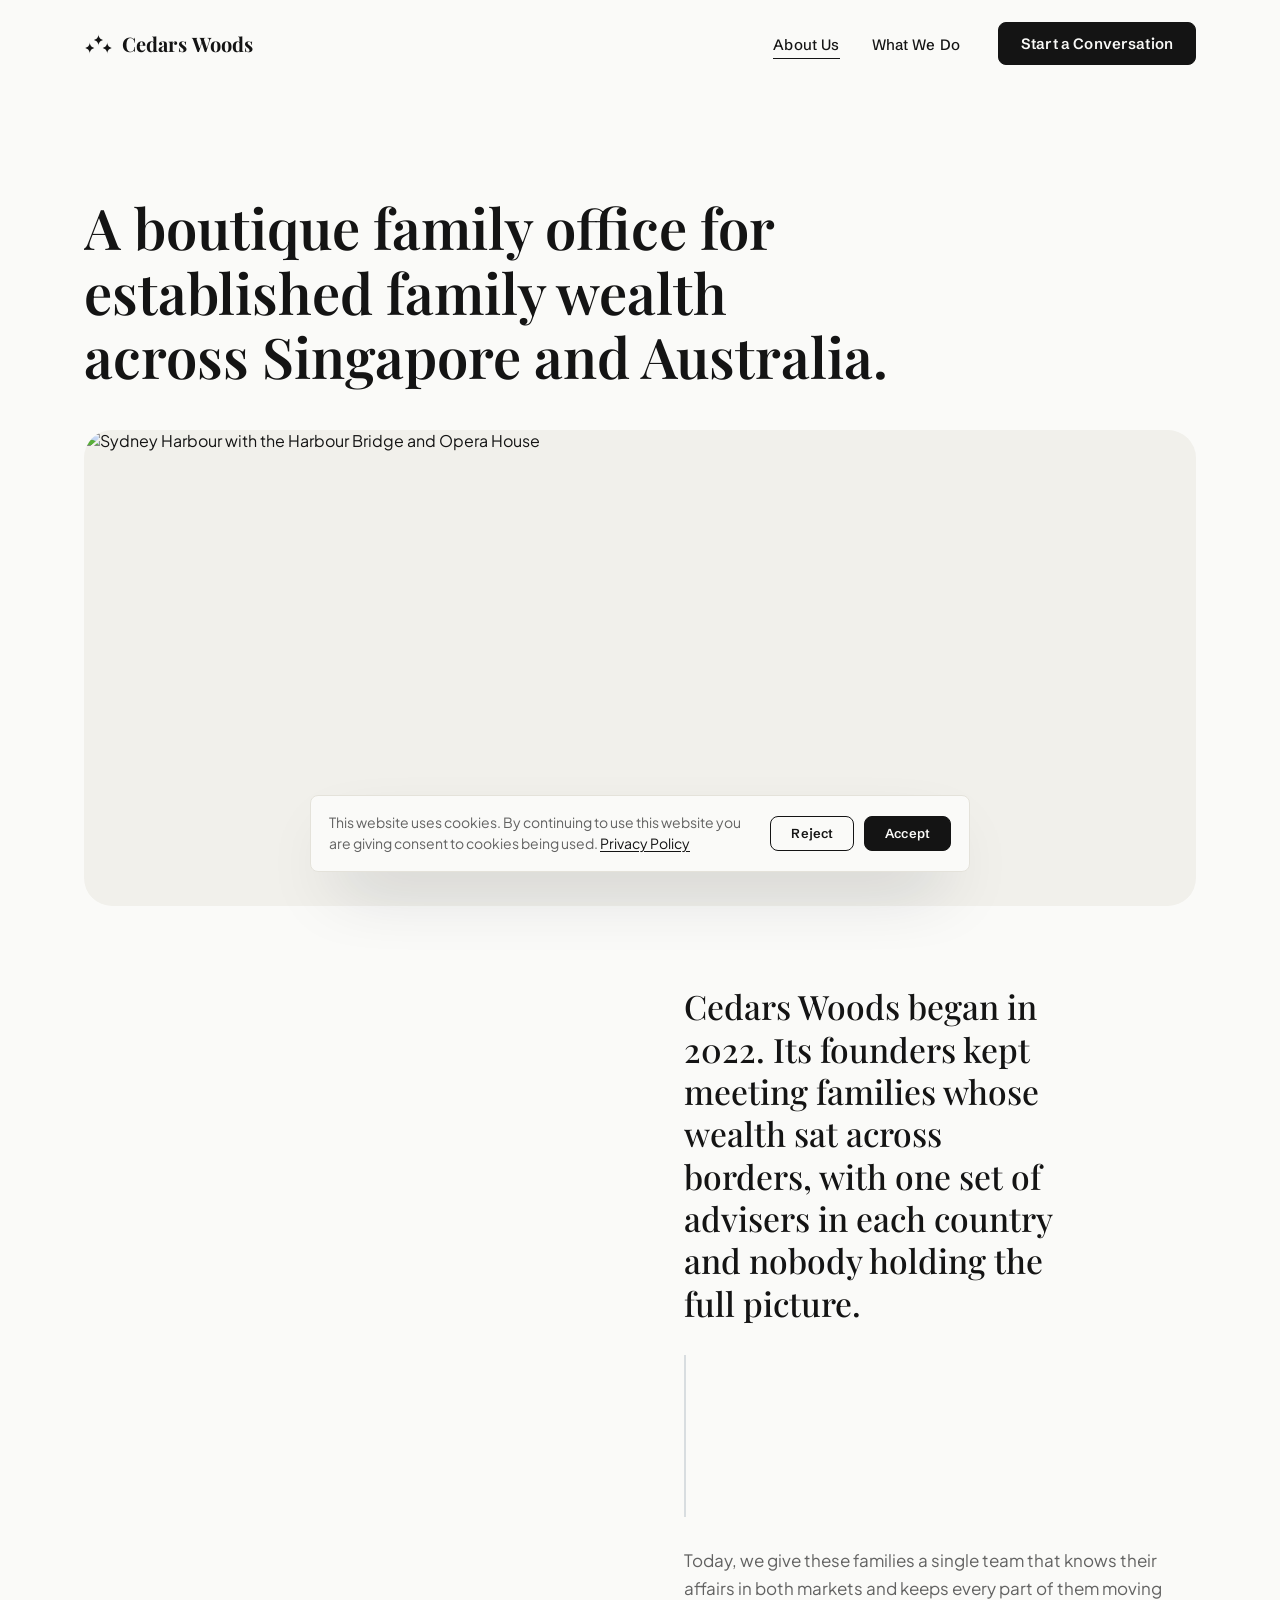
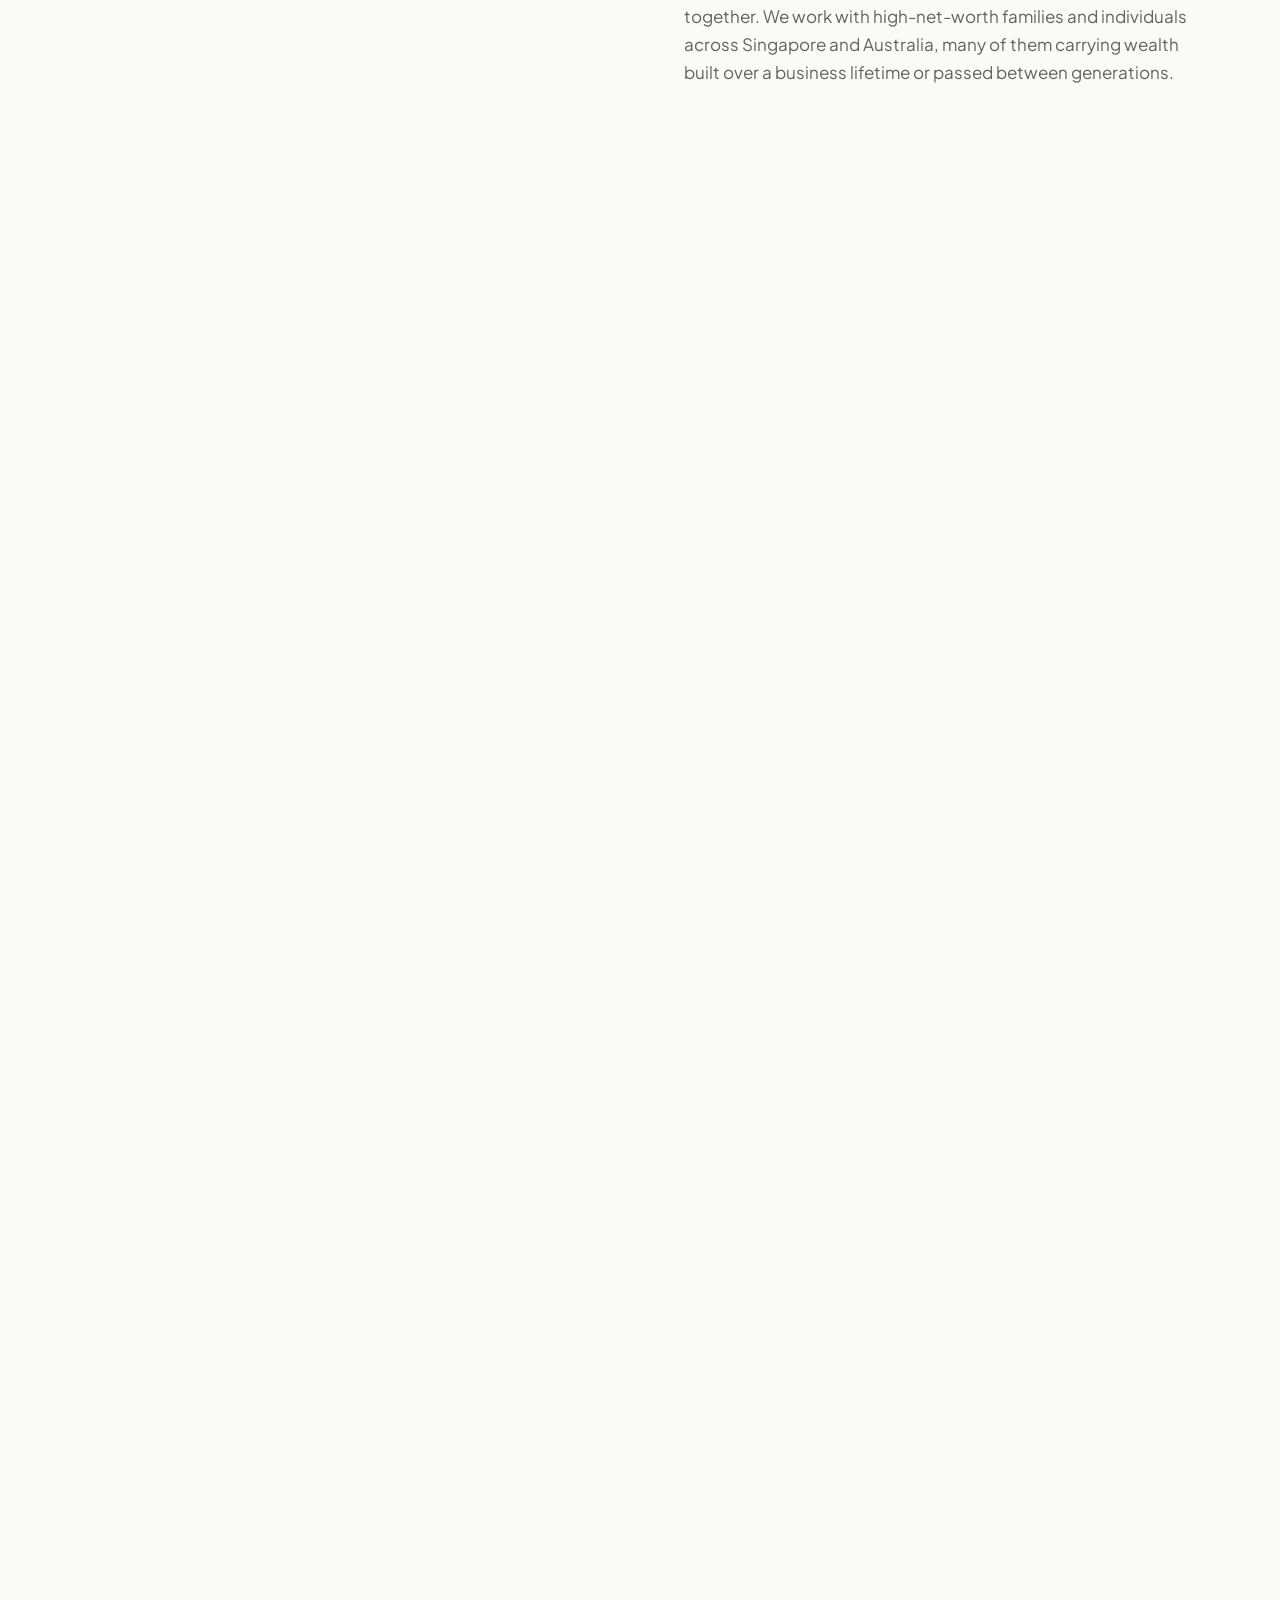
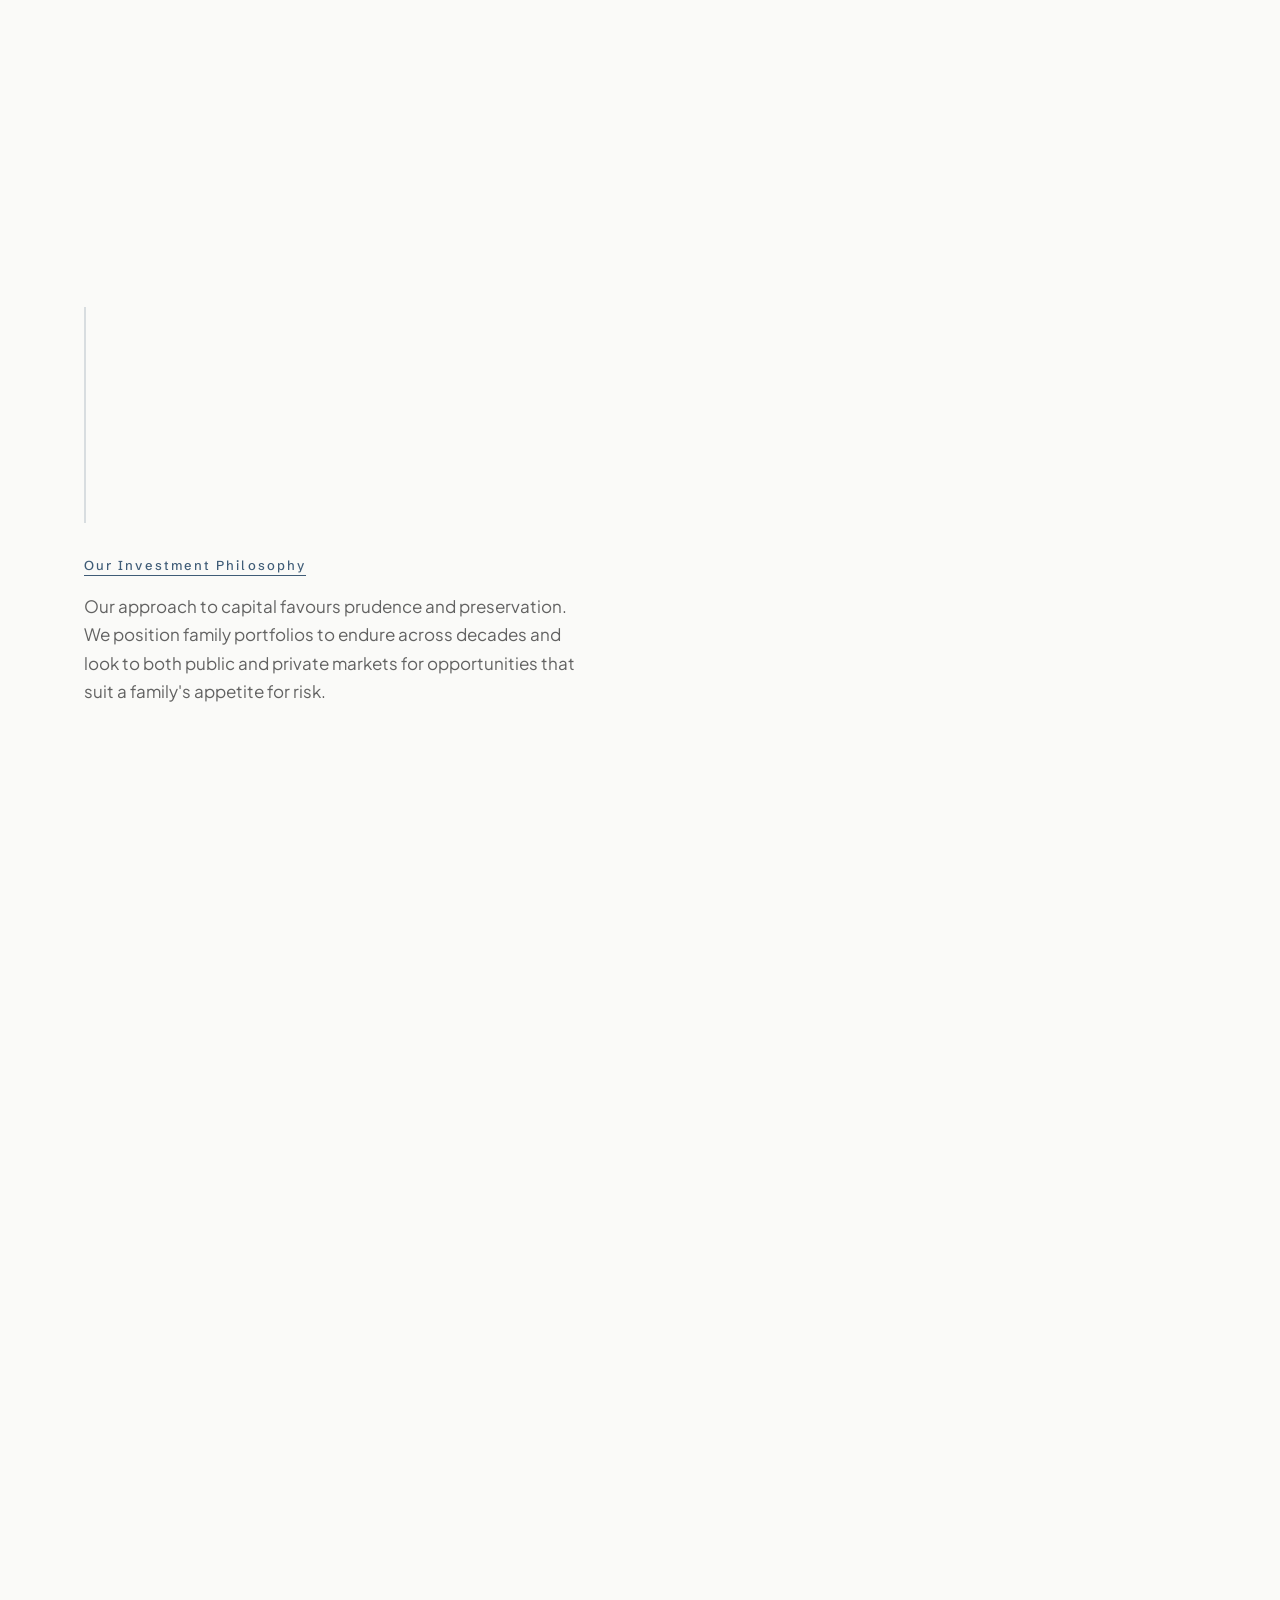
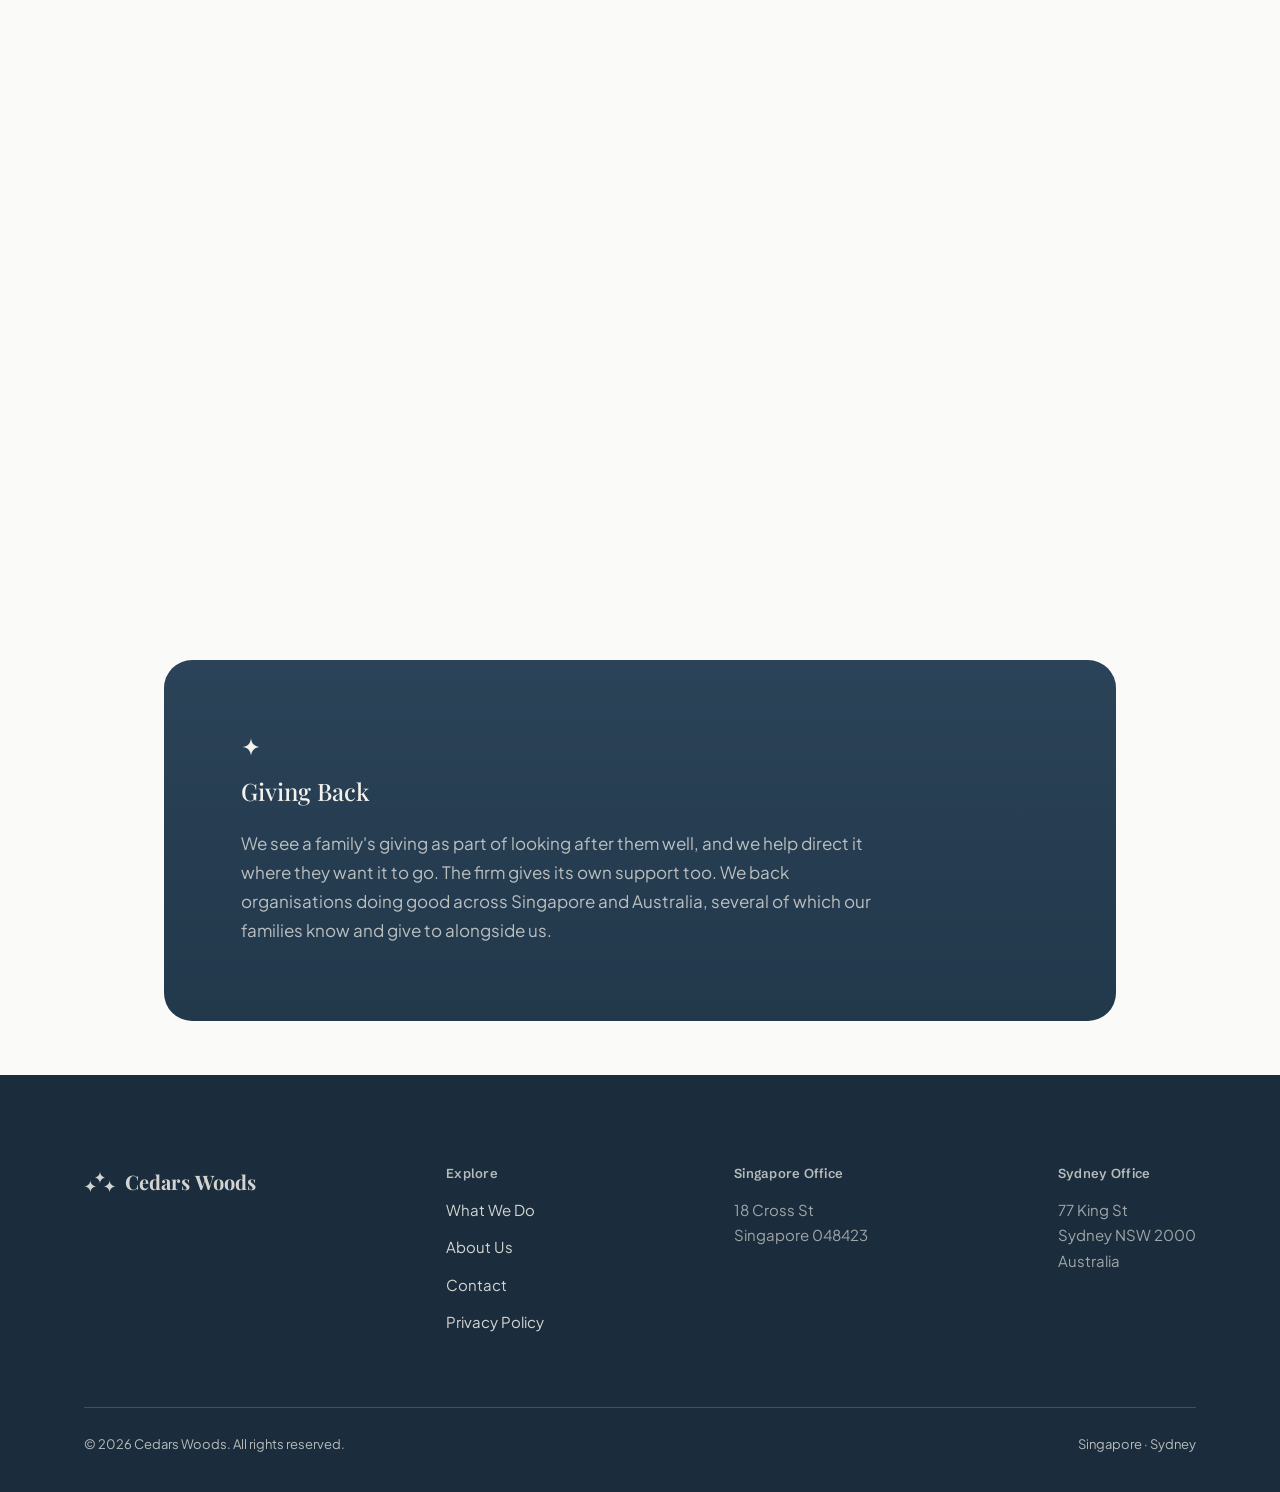
==== about.html @ e8a49296 "1" ====
<!DOCTYPE html>
<html lang="en">
<head>
<meta charset="utf-8">
<meta name="viewport" content="width=device-width, initial-scale=1">
<title>About Cedars Woods | Boutique Multi-Family Office</title>
<meta name="description" content="Founded in 2022, Cedars Woods is a boutique, independent multi-family office serving high-net-worth families with interests in Singapore and Australia.">
<link rel="icon" href="favicon.svg" type="image/svg+xml">
<link rel="stylesheet" href="style.css">
</head>
<body>

<header class="nav" id="nav">
  <div class="nav__inner">
    <a class="logo" href="index.html" aria-label="Cedars Woods">
      <svg width="29" height="20" viewBox="0 0 81.35 55.2" fill="currentColor" aria-hidden="true"><path d="M16.2,55.2c0-9.58-6.61-16.2-16.2-16.2,9.58,0,16.2-6.61,16.2-16.2,0,9.58,6.61,16.2,16.2,16.2-9.58,0-16.2,6.61-16.2,16.2Z"></path><path d="M40.68,32.39c0-9.58-6.61-16.2-16.2-16.2,9.58,0,16.2-6.61,16.2-16.2,0,9.58,6.61,16.2,16.2,16.2-9.58,0-16.2,6.61-16.2,16.2Z"></path><path d="M65.16,55.2c0-9.58-6.61-16.2-16.2-16.2,9.58,0,16.2-6.61,16.2-16.2,0,9.58,6.61,16.2,16.2,16.2-9.58,0-16.2,6.61-16.2,16.2Z"></path></svg>
      <span class="logo__word">Cedars&nbsp;Woods</span>
    </a>
    <nav class="nav__desktop">
      <ul class="nav__links">
        <li><a class="nav__link" href="about.html" aria-current="page">About Us</a></li>
        <li><a class="nav__link" href="what-we-do.html">What We Do</a></li>
      </ul>
      <a class="btn btn--primary" href="contact.html">Start a Conversation</a>
    </nav>
    <button class="nav__toggle" id="navToggle" aria-label="Menu" aria-expanded="false">
      <svg width="24" height="24" viewBox="0 0 24 24" fill="none" aria-hidden="true"><path d="M3 7h18M3 12h18M3 17h18" stroke="currentColor" stroke-width="1.6" stroke-linecap="round"></path></svg>
    </button>
  </div>
  <div class="nav__mobile">
    <a href="about.html">About Us</a>
    <a href="what-we-do.html">What We Do</a>
    <a class="btn btn--primary" href="contact.html" style="align-self:flex-start;margin-top:12px;">Start a Conversation</a>
  </div>
</header>

<main>
  <div class="page-hero">
    <div class="page-hero__inner">
      <h1 data-line-reveal>A boutique family office for established family wealth across Singapore and Australia.</h1>
    </div>
  </div>

  <div class="section u-flush">
    <div class="reveal">
      <div class="media" style="aspect-ratio:21/9;"><img src="images/syd1.jpg" alt="Sydney Harbour with the Harbour Bridge and Opera House"></div>
    </div>
  </div>

  <section class="line-stage" data-line-stage data-line-count="3">
    <div class="line-stage__pin">
      <div class="moment__img moment__img--left">
        <div class="moment__img-inner" data-factor="0.05"><div class="media"><img src="images/sing1.jpg" alt="Marina Bay Sands and the Helix Bridge at night"></div></div>
      </div>
      <div class="line-stage__pin-inner">
        <div class="line-stage__col">
          <p class="serif line-stage__title" data-line-reveal>Cedars Woods began in 2022. Its founders kept meeting families whose wealth sat across borders, with one set of advisers in each country and nobody holding the full picture.</p>
          <div class="thread thread--stage" data-thread><span class="thread__fill"></span></div>
          <div class="line-stage__paras">
            <p class="line-para" data-line-para>Today, we give these families a single team that knows their affairs in both markets and keeps every part of them moving together. We work with high-net-worth families and individuals across Singapore and Australia, many of them carrying wealth built over a business lifetime or passed between generations.</p>
            <p class="line-para" data-line-para>What we set out to build is a relationship a family can lean on for the long run. We measure ourselves by whether a family is better off for knowing us, and by whether the children and grandchildren are served as well as the people who first sat down with us.</p>
            <p class="line-para" data-line-para>We are a boutique firm, owned entirely by our principals. That independence keeps our counsel answerable to the family in front of us. We can be candid about an investment we would avoid, and we are free to bring in the best specialists for the task at hand.</p>
          </div>
        </div>
      </div>
    </div>
  </section>

  <section class="line-stage line-stage--right" data-line-stage data-line-count="2">
    <div class="line-stage__pin">
      <div class="moment__img moment__img--right">
        <div class="moment__img-inner" data-factor="0.04"><div class="media"><img src="images/texture-1.jpg" alt="Skylit white architectural interior"></div></div>
      </div>
      <div class="line-stage__pin-inner line-stage__pin-inner--left">
        <div class="line-stage__col">
          <div class="thread thread--stage thread--above" data-thread><span class="thread__fill"></span></div>
          <div class="line-stage__paras line-stage__panels">
            <div class="line-para line-panel" data-line-para>
              <span class="eyebrow line-title">Our Investment Philosophy</span>
              <p>Our approach to capital favours prudence and preservation. We position family portfolios to endure across decades and look to both public and private markets for opportunities that suit a family's appetite for risk.</p>
            </div>
            <div class="line-para line-panel" data-line-para>
              <span class="eyebrow line-title">How We Hold Ourselves</span>
              <p>At Cedars Woods, discretion is an active operating principle, and we protect our clients' privacy completely. We also think in generations, steadying a family through significant life transitions and weighing the long view in every decision. That patience, paired with advice a family can trust to be objective, is what keeps families with us through the years.</p>
            </div>
          </div>
        </div>
      </div>
    </div>
  </section>

  <section class="section section--wide">
    <div class="reveal">
      <div class="feature giving" style="padding:clamp(40px,6vw,80px);">
        <div>
          <div class="marker marker--on-navy" style="margin-bottom:18px;"><svg width="20" height="20" viewBox="0 0 24 24" fill="currentColor" aria-hidden="true"><path d="M12 1.5C12.7 8 16 11.3 22.5 12 16 12.7 12.7 16 12 22.5 11.3 16 8 12.7 1.5 12 8 11.3 11.3 8 12 1.5Z"></path></svg></div>
          <span style="display:block;font-family:var(--font-serif);font-weight:500;font-size:var(--display-sm);letter-spacing:normal;color:var(--on-navy);">Giving Back</span>
          <p class="body">We see a family's giving as part of looking after them well, and we help direct it where they want it to go. The firm gives its own support too. We back organisations doing good across Singapore and Australia, several of which our families know and give to alongside us.</p>
        </div>
      </div>
    </div>
  </section>
</main>

<footer class="footer">
  <div class="footer__inner">
    <div class="footer__grid">
      <div class="footer__brand">
        <a class="logo logo--on-navy" href="index.html" aria-label="Cedars Woods">
          <svg width="32" height="22" viewBox="0 0 81.35 55.2" fill="currentColor" aria-hidden="true"><path d="M16.2,55.2c0-9.58-6.61-16.2-16.2-16.2,9.58,0,16.2-6.61,16.2-16.2,0,9.58,6.61,16.2,16.2,16.2-9.58,0-16.2,6.61-16.2,16.2Z"></path><path d="M40.68,32.39c0-9.58-6.61-16.2-16.2-16.2,9.58,0,16.2-6.61,16.2-16.2,0,9.58,6.61,16.2,16.2,16.2-9.58,0-16.2,6.61-16.2,16.2Z"></path><path d="M65.16,55.2c0-9.58-6.61-16.2-16.2-16.2,9.58,0,16.2-6.61,16.2-16.2,0,9.58,6.61,16.2,16.2,16.2-9.58,0-16.2,6.61-16.2,16.2Z"></path></svg>
          <span class="logo__word">Cedars&nbsp;Woods</span>
        </a>
      </div>
      <div>
        <h4>Explore</h4>
        <ul>
          <li><a href="what-we-do.html">What We Do</a></li>
          <li><a href="about.html">About Us</a></li>
          <li><a href="contact.html">Contact</a></li>
          <li><a href="privacy.html">Privacy Policy</a></li>
        </ul>
      </div>
      <div>
        <h4>Singapore Office</h4>
        <address>18 Cross St<br>Singapore 048423</address>
      </div>
      <div>
        <h4>Sydney Office</h4>
        <address>77 King St<br>Sydney NSW 2000<br>Australia</address>
      </div>
    </div>
    <div class="footer__base">
      <span>© <span id="year">2026</span> Cedars Woods. All rights reserved.</span>
      <span>Singapore · Sydney</span>
    </div>
  </div>
</footer>

<script type="module" src="js/main.js"></script>
</body>
</html>
---- style.css ----
@import url('https://fonts.googleapis.com/css2?family=Playfair+Display:ital,wght@0,400;0,500;0,600;0,700;0,800;1,400;1,500;1,600&family=Schibsted+Grotesk:ital,wght@0,400;0,500;0,600;0,700&family=Plus+Jakarta+Sans:ital,wght@0,400;0,500;0,600;0,700;1,400&display=swap');

:root {
  /* palette */
  --navy-700: #2B4358;
  --navy-800: #22384B;
  --navy-900: #1B2D3D;
  --surface: #FAFAF8;
  --surface-2: #F1F0EB;
  --ink: #141414;
  --green-800: #34423A;
  --ink-70: rgba(20, 20, 20, 0.66);
  --ink-45: rgba(20, 20, 20, 0.45);
  --line: #E4E2DA;
  --line-strong: #D6D3C9;
  --on-navy: #F4F2EC;
  --on-navy-70: rgba(244, 242, 236, 0.72);
  --on-navy-line: rgba(244, 242, 236, 0.18);

  --text-body: var(--ink-70);
  --text-muted: var(--ink-45);
  --border-subtle: var(--line);
  --border-control: var(--line-strong);
  --accent: var(--green-800);
  --btn-bg-hover: #2c2c2c;
  --feature-gradient: linear-gradient(180deg, var(--navy-700) 0%, var(--navy-800) 100%);
  --image-scrim: linear-gradient(180deg, rgba(15,25,38,0) 35%, rgba(15,25,38,0.65) 100%);

  /* type */
  --font-serif: 'Playfair Display', Georgia, 'Times New Roman', serif;
  --font-label: 'Schibsted Grotesk', system-ui, -apple-system, sans-serif;
  --font-body: 'Plus Jakarta Sans', system-ui, -apple-system, sans-serif;
  --display-xl: clamp(2.25rem, 1.4rem + 3.4vw, 3.5rem);
  --display-lg: clamp(1.9rem, 1.3rem + 2.4vw, 2.75rem);
  --display-md: clamp(1.6rem, 1.2rem + 1.6vw, 2.1rem);
  --display-sm: 1.5rem;
  --text-lead: clamp(1.125rem, 1.05rem + 0.4vw, 1.3125rem);

  /* space */
  --section-y: clamp(40px, 4.2vw, 76px);
  --gutter: clamp(20px, 5vw, 64px);
  --max-page: 1240px;
  --max-prose: 620px;
  --max-wide: 1080px;

  /* effects */
  --radius-card: 28px;
  --radius-control: 8px;
  --radius-pill: 999px;
  --shadow-card: 0 18px 50px -24px rgba(20, 30, 45, 0.35);
  --shadow-float: 0 30px 70px -30px rgba(15, 25, 40, 0.45);
  --ease-out: cubic-bezier(0.22, 1, 0.36, 1);
  --dur-base: 280ms;
  --dur-slow: 600ms;
  --thread: #3F5C77;
}

* { box-sizing: border-box; }
html { scroll-behavior: smooth; }
body {
  margin: 0;
  background: var(--surface);
  font-family: var(--font-body);
  color: var(--ink);
  -webkit-font-smoothing: antialiased;
}
img { display: block; max-width: 100%; }
a { color: inherit; }
h1, h2, h3, p, figure, blockquote { margin: 0; }

/* ---------- shared bits ---------- */
.eyebrow {
  font-family: var(--font-label); font-size: 0.8125rem; font-weight: 500;
  letter-spacing: 0.16em; color: var(--text-muted);
}
.eyebrow--on-navy { color: var(--on-navy-70); }

.marker { display: flex; }
.marker--center { justify-content: center; }
.marker svg { display: block; color: var(--ink); }
.marker--on-navy svg { color: var(--on-navy); }

.lead { font-size: var(--text-lead); line-height: 1.6; color: var(--text-body); }

/* media placeholders — replace each .media with a real <img> (or <video>) */
.media {
  position: relative; overflow: hidden; border-radius: var(--radius-card);
  background: var(--surface-2); min-height: 220px;
}
.media img, .media video { width: 100%; height: 100%; object-fit: cover; }
.media[data-label]::after {
  content: attr(data-label); position: absolute; inset: 0; display: flex;
  align-items: center; justify-content: center; text-align: center; padding: 24px;
  font-family: var(--font-label); font-size: 0.8125rem; letter-spacing: 0.04em;
  color: var(--ink-45);
}

/* ---------- buttons ---------- */
.btn {
  display: inline-flex; align-items: center; gap: 9px;
  font-family: var(--font-label); font-weight: 600; letter-spacing: 0.01em; line-height: 1;
  border-radius: var(--radius-control); cursor: pointer; text-decoration: none; white-space: nowrap;
  padding: 13px 22px; font-size: 0.9375rem; border: 1px solid transparent;
  -webkit-tap-highlight-color: transparent;
  transition: background var(--dur-base) var(--ease-out), color var(--dur-base) var(--ease-out), transform 160ms var(--ease-out), opacity var(--dur-base) var(--ease-out);
}
.btn--lg { padding: 16px 30px; font-size: 1rem; }
.btn--primary { background: var(--ink); color: var(--surface); border-color: var(--ink); }
.btn--primary:hover { background: var(--btn-bg-hover); border-color: var(--btn-bg-hover); }
.btn--light { background: var(--surface); color: var(--ink); border-color: var(--surface); }
.btn--light:hover { opacity: 0.88; }
.btn--outline { background: transparent; color: var(--ink); border-color: var(--ink); }
.btn--outline:hover { background: var(--ink); color: var(--surface); }
.btn:active { transform: translateY(1px); }
.btn svg { transition: transform var(--dur-base) var(--ease-out); }
.btn:hover svg { transform: translateX(3px); }

.inline-link {
  color: var(--ink); text-decoration: underline; text-underline-offset: 3px;
  text-decoration-thickness: 1px; transition: color var(--dur-base) var(--ease-out);
}
.inline-link:hover { color: var(--accent); }

/* ---------- nav ---------- */
.nav { background: var(--surface); position: relative; z-index: 30; }
.nav__inner {
  max-width: var(--max-page); margin: 0 auto; padding: 22px var(--gutter);
  display: flex; align-items: center; justify-content: space-between; gap: 24px;
}
.logo { display: inline-flex; align-items: center; gap: 9px; text-decoration: none; color: var(--ink); }
.logo svg { display: block; }
.logo__word { font-family: var(--font-serif); font-weight: 700; font-size: 1.25rem; letter-spacing: 0.005em; white-space: nowrap; }
.logo--on-navy { color: var(--on-navy); }

.nav__desktop { display: flex; align-items: center; gap: 38px; }
.nav__links { display: flex; align-items: center; gap: 32px; list-style: none; margin: 0; padding: 0; }
.nav__link {
  font-family: var(--font-label); font-size: 0.9375rem; font-weight: 500; color: var(--ink);
  text-decoration: none; letter-spacing: 0.01em; white-space: nowrap; position: relative;
}
.nav__link::after {
  content: ""; position: absolute; left: 0; bottom: -5px; width: 100%; height: 1px;
  background: currentColor; transform: scaleX(0); transform-origin: right;
  transition: transform var(--dur-base) var(--ease-out);
}
.nav__link:hover::after, .nav__link[aria-current="page"]::after { transform: scaleX(1); transform-origin: left; }

.nav__toggle { display: none; background: none; border: none; cursor: pointer; padding: 8px; color: var(--ink); }
.nav__mobile { display: none; border-top: 1px solid var(--border-subtle); padding: 16px var(--gutter) 28px; flex-direction: column; gap: 4px; }
.nav__mobile a { font-family: var(--font-label); font-weight: 500; font-size: 1.0625rem; color: var(--ink); text-decoration: none; padding: 12px 0; }
.nav.is-open .nav__mobile { display: flex; }

/* ---------- hero ---------- */
.hero { padding: 28px var(--gutter) 0; }
.feature {
  background: var(--feature-gradient); color: var(--on-navy);
  border-radius: var(--radius-card); overflow: hidden;
}
.hero .feature { box-shadow: none; }
.hero__grid { display: grid; grid-template-columns: 1.05fr 0.95fr; align-items: stretch; }
.hero__copy { padding: clamp(36px, 5vw, 76px); display: flex; flex-direction: column; justify-content: center; }
.hero__copy h1 {
  font-family: var(--font-serif); font-weight: 600; font-size: var(--display-xl);
  line-height: 1.08; letter-spacing: normal; color: var(--on-navy); max-width: 12ch;
}
.hero__copy p { margin-top: 24px; font-size: var(--text-lead); line-height: 1.6; color: var(--on-navy-70); max-width: 42ch; }
.hero__actions { margin-top: 36px; }
.hero__media { position: relative; min-height: 440px; }
.hero__media .media { position: absolute; inset: 0; border-radius: 0; }

/* ---------- generic section ---------- */
.section { max-width: var(--max-page); margin: 0 auto; padding: var(--section-y) var(--gutter); }
.section--wide { max-width: var(--max-wide); }
.section--prose { max-width: var(--max-prose); }
.section__head h2 {
  font-family: var(--font-serif); font-weight: 500; font-size: var(--display-lg);
  line-height: 1.12; letter-spacing: normal; color: var(--ink);
}

/* ---------- services (home, two columns) ---------- */
.services { display: grid; grid-template-columns: minmax(0, 0.85fr) minmax(0, 1.15fr); gap: clamp(40px, 6vw, 88px); align-items: start; }
.services__aside h2 { font-family: var(--font-serif); font-weight: 500; font-size: var(--display-lg); line-height: 1.12; letter-spacing: normal; color: var(--ink); }
.services__actions { margin-top: 32px; }

.service { display: grid; grid-template-columns: auto 1fr; gap: 20px; align-items: start; padding: 28px 0; border-top: 1px solid var(--border-subtle); }
.service:first-child { border-top: none; padding-top: 0; }
.service__num {
  display: inline-flex; align-items: center; justify-content: center;
  width: 44px; height: 44px; border-radius: var(--radius-pill); flex: 0 0 auto;
  background: var(--navy-800); color: var(--surface);
  font-family: var(--font-label); font-size: 0.8125rem; font-weight: 600; letter-spacing: 0.02em;
}
.service h3 { font-family: var(--font-serif); font-weight: 500; font-size: 1.5rem; line-height: 1.2; letter-spacing: normal; color: var(--ink); }
.service p { margin-top: 10px; font-size: 1.0625rem; line-height: 1.65; color: var(--text-body); max-width: 60ch; }

/* ---------- flanked intro ---------- */
.flank { position: relative; overflow: hidden; }
.flank__inner { max-width: min(700px, 100%); margin: 0 auto; padding: calc(var(--section-y) + 180px) var(--gutter); position: relative; z-index: 1; text-align: center; }
.flank__inner h2 { margin-top: 22px; font-family: var(--font-serif); font-weight: 500; font-size: var(--display-lg); line-height: 1.12; letter-spacing: normal; color: var(--ink); }
.flank__inner .eyebrow { display: block; margin-top: 20px; }
.flank__inner p { margin: 22px auto 0; max-width: 54ch; font-size: 1.0625rem; line-height: 1.7; color: var(--ink); }
.flank__img { position: absolute; will-change: transform; z-index: 0; }
.flank__img .media { width: 100%; }
.flank__img--left { left: clamp(-120px, -5vw, -64px); top: clamp(80px, 13%, 200px); width: clamp(240px, 26vw, 460px); }
.flank__img--right { right: clamp(-120px, -5vw, -64px); bottom: clamp(80px, 13%, 200px); width: clamp(260px, 28vw, 500px); }

/* ---------- why stay (navy panel) ---------- */
.whystay { padding: clamp(40px, 6vw, 88px); }
.whystay > div { max-width: none; }
.whystay p.serif { font-family: var(--font-serif); font-weight: 400; font-size: var(--display-md); line-height: 1.35; letter-spacing: normal; color: var(--on-navy); }
.whystay p.body { margin-top: 24px; font-size: 1.0625rem; line-height: 1.7; color: var(--on-navy-70); }

/* ---------- testimonial slider ---------- */
.tsection {
  --tslide-w: clamp(300px, 40vw, 560px); --tslide-pad: clamp(28px, 3vw, 44px);
  margin-left: var(--gutter); background: var(--surface-2);
  border-top-left-radius: var(--radius-card); border-bottom-left-radius: var(--radius-card);
  overflow: hidden; padding-top: var(--section-y); padding-bottom: var(--section-y);
}
.tsection__head { padding-left: calc(var(--gutter) + var(--tslide-pad)); padding-right: var(--gutter); }
.tsection__head h2 { font-family: var(--font-serif); font-weight: 500; font-size: var(--display-lg); line-height: 1.12; letter-spacing: normal; color: var(--ink); }
.tslider { margin-top: clamp(32px, 4vw, 56px); }
.tslider__track { display: flex; gap: 24px; align-items: stretch; padding-left: var(--gutter); transition: transform var(--dur-slow) var(--ease-out); will-change: transform; }
.tslide {
  flex: 0 0 var(--tslide-w); width: var(--tslide-w); margin: 0;
  border-radius: var(--radius-card); padding: var(--tslide-pad);
  display: flex; flex-direction: column; justify-content: space-between; gap: 28px;
}
.tslide blockquote { font-family: var(--font-serif); font-weight: 400; font-size: clamp(1.1rem, 1rem + 0.5vw, 1.4rem); line-height: 1.45; letter-spacing: normal; text-wrap: pretty; }
.tslide figcaption { display: flex; flex-direction: column; gap: 4px; }
.tslide__name { font-family: var(--font-label); font-weight: 600; font-size: 0.9375rem; }
.tslide__detail { font-size: 0.875rem; }
.tslide--navy { background: var(--feature-gradient); color: var(--on-navy); }
.tslide--navy .tslide__detail { color: var(--on-navy-70); }
.tslide--light { background: var(--surface); color: var(--ink); border: 1px solid var(--border-subtle); }
.tslide--light .tslide__detail { color: var(--text-muted); }
.tslide--green { background: var(--green-800); color: var(--on-navy); }
.tslide--green .tslide__detail { color: rgba(244, 242, 236, 0.72); }
.tslide--navy900 { background: var(--navy-900); color: var(--on-navy); }
.tslide--navy900 .tslide__detail { color: var(--on-navy-70); }

.tslider__controls { padding-left: calc(var(--gutter) + var(--tslide-pad)); margin-top: clamp(28px, 3vw, 40px); display: flex; align-items: center; gap: 24px; }
.tslider__arrows { display: flex; gap: 10px; }
.t-arrow {
  display: inline-flex; align-items: center; justify-content: center; width: 48px; height: 48px;
  border-radius: var(--radius-pill); border: 1px solid var(--border-control); background: transparent;
  color: var(--ink); cursor: pointer;
  transition: background var(--dur-base) var(--ease-out), color var(--dur-base) var(--ease-out), opacity var(--dur-base) var(--ease-out);
}
.t-arrow:hover { background: var(--ink); color: var(--surface); border-color: var(--ink); }
.t-arrow:disabled { opacity: 0.3; cursor: default; }
.t-arrow:disabled:hover { background: transparent; color: var(--ink); border-color: var(--border-control); }
.tslider__dots { display: flex; gap: 8px; }
.t-dot { width: 8px; height: 8px; border-radius: 999px; border: none; padding: 0; cursor: pointer; background: var(--ink); opacity: 0.28; transition: width var(--dur-base) var(--ease-out), opacity var(--dur-base) var(--ease-out); }
.t-dot.is-active { width: 26px; opacity: 1; }

/* ---------- home cta media ---------- */
.cta-media { padding-top: clamp(32px, 4vw, 64px); padding-bottom: var(--section-y); }
.cta-media__frame {
  position: relative; margin-left: var(--gutter); margin-right: var(--gutter);
  border-radius: var(--radius-card); overflow: hidden; min-height: clamp(440px, 46vw, 600px);
  background: var(--surface-2);
}
.cta-media__frame .media { position: absolute; inset: 0; border-radius: 0; }
.cta-media__card {
  position: absolute; top: 0; left: 0; margin: clamp(18px, 2vw, 32px); max-width: 360px;
  background: var(--surface); border-radius: var(--radius-card); box-shadow: var(--shadow-card);
  padding: clamp(24px, 2vw, 32px);
}
.cta-media__card h2 { font-family: var(--font-serif); font-weight: 500; font-size: 1.4rem; line-height: 1.25; letter-spacing: normal; color: var(--ink); }
.cta-media__card p { margin-top: 12px; font-size: 0.9375rem; line-height: 1.65; color: var(--text-body); }
.cta-media__card .btn { margin-top: 20px; }

/* ---------- recurring cta band ---------- */
.cta-band { text-align: center; }
.cta-band h2 { margin-top: 22px; font-family: var(--font-serif); font-weight: 500; font-size: var(--display-md); line-height: 1.25; letter-spacing: normal; color: var(--ink); }
.cta-band p { margin: 20px auto 0; max-width: 46ch; font-size: 1.0625rem; line-height: 1.7; color: var(--text-body); }
.cta-band .btn { margin-top: 32px; }

/* ---------- about / what-we-do shared ---------- */
.page-hero { max-width: var(--max-page); margin: 0 auto; padding: clamp(48px, 7vw, 104px) var(--gutter) clamp(24px, 3vw, 40px); }
.page-hero__inner { max-width: 820px; }
.page-hero h1 { margin-top: 20px; font-family: var(--font-serif); font-weight: 600; font-size: var(--display-xl); line-height: 1.08; letter-spacing: normal; color: var(--ink); }
.page-hero p { margin-top: 24px; max-width: 64ch; }

.altrow { display: grid; grid-template-columns: 1fr 1fr; gap: clamp(32px, 5vw, 76px); align-items: center; }
.altrow--flip .altrow__media { order: 2; }
.altrow__copy h2 { margin-top: 16px; font-family: var(--font-serif); font-weight: 500; font-size: var(--display-md); line-height: 1.18; letter-spacing: normal; color: var(--ink); }
.altrow__copy p { margin-top: 18px; font-size: 1.0625rem; line-height: 1.7; color: var(--text-body); }

/* about — bold side-spilling "moment" blocks (one big image holds two text moments) */
.moment { position: relative; overflow: hidden; }
.moment__inner {
  position: relative; z-index: 1; max-width: var(--max-page); margin: 0 auto;
  padding: clamp(64px, 9vw, 150px) var(--gutter);
  display: flex; flex-direction: column; gap: clamp(64px, 9vw, 150px);
}
.moment--left .moment__inner { align-items: flex-end; }   /* text on the right */
.moment--right .moment__inner { align-items: flex-start; } /* text on the left */
.moment__block { width: min(44%, 500px); }
.moment__block .eyebrow { display: block; }
.moment__block .serif { margin-top: 20px; font-family: var(--font-serif); font-weight: 400; font-size: var(--display-md); line-height: 1.32; letter-spacing: normal; color: var(--ink); }
.moment__block > :first-child { margin-top: 0; }
.moment__block h2 { margin-top: 20px; font-family: var(--font-serif); font-weight: 500; font-size: var(--display-md); line-height: 1.18; letter-spacing: normal; color: var(--ink); }
.moment__block p { margin-top: 18px; font-size: 1.0625rem; line-height: 1.7; color: var(--text-body); }
.moment__img { position: absolute; top: clamp(36px, 4vw, 72px); bottom: clamp(36px, 4vw, 72px); width: clamp(360px, 42vw, 680px); overflow: hidden; border-radius: var(--radius-card); z-index: 0; }
.moment__img--left { left: clamp(-160px, -6vw, -72px); }
.moment__img--right { right: clamp(-160px, -6vw, -72px); }
.moment__img-inner { position: absolute; top: -90px; bottom: -90px; left: 0; right: 0; will-change: transform; }
.moment__img .media { width: 100%; height: 100%; min-height: 0; border-radius: 0; }
/* scale tied to scroll (scrubbed in JS), anchored to the bottom corner nearest the edge */
.moment__img { transition: transform 200ms var(--ease-out), opacity 200ms var(--ease-out); }
.moment__img--left { transform-origin: left bottom; }
.moment__img--right { transform-origin: right bottom; }

/* ---------- "the line" theme ---------- */
.thread { width: 2px; background: rgba(63, 92, 119, 0.18); position: relative; flex: 0 0 auto; }
.thread__fill { position: absolute; inset: 0; background: var(--thread); transform: scaleY(0); transform-origin: top; transition: transform 760ms var(--ease-out); }
.thread--connector { height: clamp(80px, 12vh, 150px); margin: 6px 0; align-self: flex-start; }
.thread--connector.is-in .thread__fill { transform: scaleY(1); }

/* blue underlined section titles */
.line-title { color: var(--thread); text-decoration: underline; text-underline-offset: 5px; text-decoration-thickness: 1px; }

/* pinned line stage (intro): large left image + title -> blue line -> one paragraph at a time */
.line-stage { position: relative; height: 280vh; }
.line-stage__pin {
  position: sticky; top: 0; min-height: 100vh; overflow: hidden;
  display: flex; align-items: center;
}
.line-stage__pin-inner {
  width: 100%; max-width: var(--max-page); margin: 0 auto;
  padding: clamp(48px, 9vh, 96px) var(--gutter);
  display: flex; justify-content: flex-end;
}
.line-stage__col { width: min(46%, 520px); display: flex; flex-direction: column; }
.line-stage__title { max-width: 18ch; font-family: var(--font-serif); font-weight: 500; font-size: var(--display-md); line-height: 1.18; letter-spacing: normal; color: var(--ink); }
.line-stage .thread--stage { height: clamp(110px, 18vh, 220px); margin: clamp(22px, 3.2vh, 40px) 0; }
.line-stage__paras { position: relative; max-width: 46ch; min-height: clamp(170px, 22vh, 250px); }
.line-para { position: absolute; left: 0; top: 0; width: 100%; margin: 0; font-family: var(--font-body); font-size: 1.0625rem; line-height: 1.65; color: var(--text-body); opacity: 0; transform: translateY(26px); transition: opacity 520ms var(--ease-out), transform 760ms var(--ease-out); pointer-events: none; will-change: opacity, transform; }
.line-para.is-active { opacity: 1; transform: none; pointer-events: auto; transition: opacity 700ms var(--ease-out) 160ms, transform 880ms var(--ease-out) 160ms; }

/* right-side stage (image right, content left) + line entering from above */
.line-stage--right { height: 220vh; }
.line-stage--right .line-stage__pin { align-items: flex-start; }
.line-stage__pin-inner--left { justify-content: flex-start; }
.line-stage .thread--above { height: clamp(140px, 24vh, 280px); margin: 0 0 clamp(24px, 3.5vh, 44px); }
.line-stage__panels { min-height: clamp(230px, 32vh, 360px); }
.line-panel { display: block; }
.line-panel .eyebrow { display: block; }
.line-panel p { margin-top: 16px; }

.twocol { display: grid; grid-template-columns: 260px 1fr; gap: clamp(32px, 5vw, 76px); align-items: start; }
.twocol__main p.serif { font-family: var(--font-serif); font-weight: 400; font-size: var(--display-md); line-height: 1.32; letter-spacing: normal; color: var(--ink); }
.twocol__main p.body { margin-top: 22px; font-size: 1.0625rem; line-height: 1.7; color: var(--text-body); }
.twocol__main h2 { margin-top: 16px; font-family: var(--font-serif); font-weight: 500; font-size: var(--display-md); line-height: 1.18; letter-spacing: normal; color: var(--ink); }

/* what-we-do scroll carousel (one image at a time, advances on scroll steps, pinned) */
.twocol__aside:has(.wd-carousel) { align-self: stretch; }
.wd-carousel { --cg: 14px; position: sticky; top: 40px; }
.wd-carousel__viewport { width: 100%; height: clamp(200px, 24vw, 300px); overflow: hidden; border-radius: var(--radius-card); }
.wd-carousel__track { display: flex; flex-direction: row; gap: var(--cg); height: 100%; transition: transform 760ms cubic-bezier(0.65, 0, 0.2, 1); will-change: transform; }
.wd-carousel__item { flex: 0 0 100%; height: 100%; }
.wd-carousel__item .media { min-height: 0; height: 100%; border-radius: var(--radius-card); }

.giving p.serif { margin-top: 22px; font-family: var(--font-serif); font-weight: 400; font-size: var(--display-md); line-height: 1.35; color: var(--on-navy); }
.giving p.body { margin-top: 22px; font-size: 1.0625rem; line-height: 1.7; color: var(--on-navy-70); }
.giving > div { max-width: 640px; }

.causes-wrap { border-top: 1px solid var(--border-subtle); padding-top: 40px; text-align: center; }
.causes-wrap .eyebrow { display: block; }
.causes { display: flex; flex-wrap: wrap; gap: 16px 36px; margin-top: 40px; justify-content: space-between; align-items: center; }
.cause img { height: 34px; width: auto; display: block; opacity: 0.7; transition: opacity var(--dur-base) var(--ease-out); }
.cause:hover img { opacity: 1; }
.cause:has(img)::after { display: none; }
.cause { font-family: var(--font-label); font-size: 1.0625rem; font-weight: 500; color: var(--ink); text-decoration: none; position: relative; transition: color var(--dur-base) var(--ease-out); }
.cause::after { content: ""; position: absolute; left: 0; bottom: -4px; width: 100%; height: 1px; background: currentColor; transform: scaleX(0); transform-origin: right; transition: transform var(--dur-base) var(--ease-out); }
.cause:hover { color: var(--accent); }
.cause:hover::after { transform: scaleX(1); transform-origin: left; }

/* ---------- contact ---------- */
.contact-grid { display: grid; grid-template-columns: 1.4fr 0.8fr; gap: clamp(40px, 6vw, 88px); align-items: start; }
.form { display: flex; flex-direction: column; gap: 20px; }
.form-grid { display: grid; grid-template-columns: 1fr 1fr; gap: 20px; }
.field { display: flex; flex-direction: column; gap: 8px; }
.field label { font-family: var(--font-label); font-size: 0.8125rem; font-weight: 500; letter-spacing: 0.04em; color: var(--text-body); }
.field input, .field select, .field textarea {
  font-family: var(--font-body); font-size: 1rem; color: var(--ink); background: var(--surface);
  border: 1px solid var(--border-control); border-radius: var(--radius-control); padding: 13px 15px;
  width: 100%; transition: border-color var(--dur-base) var(--ease-out);
}
.field textarea { resize: vertical; min-height: 120px; line-height: 1.6; }
.field select { appearance: none; -webkit-appearance: none; cursor: pointer; padding-right: 42px;
  background-image: url("data:image/svg+xml;utf8,<svg xmlns='http://www.w3.org/2000/svg' width='16' height='16' viewBox='0 0 24 24' fill='none' stroke='%23141414' stroke-width='1.6'><path d='M6 9l6 6 6-6'/></svg>");
  background-repeat: no-repeat; background-position: right 15px center; }
.field input:focus, .field select:focus, .field textarea:focus { outline: none; border-color: var(--ink); }
.field input::placeholder, .field textarea::placeholder { color: var(--ink-45); }

.contact-aside h2 { margin-bottom: 28px; font-family: var(--font-serif); font-weight: 500; font-size: var(--display-sm); color: var(--ink); }
/* contact: fill the first screen so the footer sits below the fold */
.contact-main { min-height: calc(100dvh - 80px); }

/* ---------- legal / prose pages ---------- */
.legal { max-width: var(--max-page); margin: 0 auto; padding: clamp(8px,2vw,24px) var(--gutter) var(--section-y); text-align: left; }
.legal h2 { font-family: var(--font-serif); font-weight: 500; font-size: var(--display-sm); line-height: 1.2; color: var(--ink); margin: clamp(36px,4vw,52px) 0 14px; }
.legal h3 { font-family: var(--font-label); font-weight: 600; font-size: 1rem; letter-spacing: 0.01em; color: var(--ink); margin: 28px 0 8px; }
.legal p { font-size: 1.0625rem; line-height: 1.75; color: var(--text-body); margin: 0 0 16px; }
.legal ul { margin: 0 0 16px; padding-left: 22px; }
.legal li { font-size: 1.0625rem; line-height: 1.7; color: var(--text-body); margin: 0 0 8px; }
.legal a { color: var(--ink); text-decoration: underline; text-underline-offset: 3px; text-decoration-thickness: 1px; transition: color var(--dur-base) var(--ease-out); }
.legal a:hover { color: var(--accent); }
.legal .legal__updated { font-family: var(--font-label); font-size: 0.8125rem; letter-spacing: 0.02em; color: var(--text-muted); margin-top: 8px; }
.contact-details { display: flex; flex-direction: column; gap: 28px; }
.detail__label { margin-bottom: 6px; font-family: var(--font-label); font-size: 0.8125rem; font-weight: 600; letter-spacing: 0.02em; color: var(--text-muted); }
.detail__value { font-size: 1rem; line-height: 1.7; color: var(--ink); }

.form__thanks { background: var(--surface-2); border-radius: var(--radius-card); padding: clamp(36px, 5vw, 56px); border: 1px solid var(--border-subtle); }
.form__thanks h3 { margin-top: 18px; font-family: var(--font-serif); font-weight: 500; font-size: var(--display-sm); color: var(--ink); }
.form__thanks p { margin-top: 12px; font-size: 1.0625rem; line-height: 1.7; color: var(--text-body); }
.form__thanks .btn { margin-top: 24px; }
.is-hidden { display: none !important; }

/* small layout utilities */
.u-flush { padding-block: 0; }
.u-pt-0 { padding-top: 0; }
.u-narrow { max-width: 760px; }

/* ---------- cookie banner ---------- */
.cookie-banner {
  position: fixed; left: clamp(14px,3vw,28px); right: clamp(14px,3vw,28px); bottom: clamp(14px,3vw,28px);
  max-width: 660px; margin: 0 auto; z-index: 120;
  background: var(--surface); color: var(--ink);
  border: 1px solid var(--border-subtle); border-radius: var(--radius-control);
  box-shadow: var(--shadow-float);
  padding: 16px 18px;
  display: flex; flex-wrap: wrap; align-items: center; gap: 12px 22px;
  font-family: var(--font-body);
  animation: cw-cookie-in 480ms var(--ease-out);
}
.cookie-banner.is-out { animation: cw-cookie-out 340ms var(--ease-out) forwards; }
@keyframes cw-cookie-in { from { opacity: 0; transform: translateY(14px); } to { opacity: 1; transform: none; } }
@keyframes cw-cookie-out { to { opacity: 0; transform: translateY(14px); } }
.cookie-banner__text { flex: 1 1 280px; font-size: 0.875rem; line-height: 1.55; color: var(--text-body); margin: 0; }
.cookie-banner__text a { color: var(--ink); text-decoration: underline; text-underline-offset: 2px; }
.cookie-banner__text a:hover { color: var(--accent); }
.cookie-banner__actions { display: flex; gap: 10px; flex: 0 0 auto; margin-left: auto; }
.cookie-banner .btn { padding: 10px 20px; font-size: 0.8125rem; }
@media (max-width: 520px) {
  .cookie-banner__actions { width: 100%; }
  .cookie-banner__actions .btn { flex: 1; justify-content: center; }
}

/* ---------- footer ---------- */
.footer { background: var(--navy-900); color: var(--on-navy); }
.footer__inner { max-width: var(--max-page); margin: 0 auto; padding: clamp(56px, 7vw, 96px) var(--gutter) 40px; }
.footer__grid { display: flex; flex-wrap: wrap; justify-content: space-between; gap: 36px clamp(32px, 5vw, 72px); }
.footer__brand { max-width: none; }
.footer__brand p { margin-top: 20px; font-family: var(--font-serif); font-weight: 400; font-size: 1.25rem; line-height: 1.4; color: var(--on-navy); }
.footer h4 { font-family: var(--font-label); font-size: 0.8125rem; font-weight: 600; letter-spacing: 0.02em; color: var(--on-navy-70); margin: 0 0 16px; }
.footer ul { list-style: none; margin: 0; padding: 0; display: flex; flex-direction: column; gap: 12px; }
.footer a, .footer address { font-family: var(--font-body); font-size: 0.9375rem; color: var(--on-navy); text-decoration: none; opacity: 0.85; font-style: normal; line-height: 1.7; }
.footer a { transition: opacity var(--dur-base) var(--ease-out); }
.footer a:hover { opacity: 1; }
.footer address { color: var(--on-navy-70); }
.footer__base { margin-top: clamp(48px, 6vw, 72px); padding-top: 28px; border-top: 1px solid var(--on-navy-line); display: flex; justify-content: space-between; flex-wrap: wrap; gap: 12px; font-size: 0.8125rem; color: var(--on-navy-70); }

/* ---------- reveal ---------- */
.reveal { opacity: 1; }

/* line-by-line heading reveal */
[data-line-reveal] .lr-line { display: block; overflow: hidden; padding-bottom: 0.08em; }
[data-line-reveal] .lr-inner { display: block; transform: translateY(115%); transition: transform 880ms cubic-bezier(0.16, 1, 0.3, 1); }
[data-line-reveal].is-in .lr-inner { transform: none; }

/* home services — stagger in from the right */
.services__list .service.svc-armed { opacity: 0; transform: translateX(52px); }
.services__list .service.svc-in { opacity: 1; transform: none; transition: opacity 700ms var(--ease-out), transform 760ms cubic-bezier(0.16, 1, 0.3, 1); }
@media (prefers-reduced-motion: reduce) {
  .services__list .service.svc-armed { opacity: 1; transform: none; }
}
.reveal.is-armed { opacity: 0; transform: translateY(18px); transition: opacity var(--dur-slow) var(--ease-out), transform var(--dur-slow) var(--ease-out); }
.reveal.is-in { opacity: 1; transform: none; transition: opacity var(--dur-slow) var(--ease-out), transform var(--dur-slow) var(--ease-out); }
@media (prefers-reduced-motion: reduce) { .reveal.is-armed { opacity: 1; transform: none; } }

/* ---------- responsive ---------- */
@media (max-width: 1080px) {
  .flank__img { display: none; }
}
@media (max-width: 960px) {
  .nav__desktop { display: none; }
  .nav__toggle { display: inline-flex; }
  .services { grid-template-columns: 1fr; }
  .altrow, .twocol, .contact-grid { grid-template-columns: 1fr; }
  .altrow--flip .altrow__media { order: 0; }
  .wd-carousel { position: static; max-width: 360px; margin-bottom: 32px; }
  .moment { overflow: visible; }
  .moment__img { position: static; width: 100%; height: auto; margin: 0 0 32px; border-radius: var(--radius-card); overflow: hidden; }
  .moment__img-inner { position: static; top: auto; bottom: auto; }
  .moment--left .moment__inner, .moment--right .moment__inner { align-items: stretch; gap: 48px; padding-top: clamp(40px,8vw,64px); padding-bottom: clamp(40px,8vw,64px); }
  .moment__block { width: 100%; }
  .moment__img .media { aspect-ratio: 16 / 10; height: auto; border-radius: 0; }
  /* line stage: unpin, image on top, show all paragraphs stacked */
  .line-stage { height: auto; }
  .line-stage__pin { position: static; min-height: 0; overflow: visible; display: block; }
  .line-stage__pin-inner { display: block; padding: clamp(40px,8vw,64px) var(--gutter); }
  .line-stage__col { width: 100%; }
  .line-stage__paras { min-height: 0; }
  .line-para { position: static; opacity: 1; transform: none; pointer-events: auto; }
  .line-para + .line-para { margin-top: 18px; }
  .line-panel + .line-panel { margin-top: 40px; }
  .line-stage--right { height: auto; }
  .line-stage .thread--above { height: clamp(80px,12vh,130px); margin: 0 0 24px; }
  .line-stage__panels { min-height: 0; }
  .line-stage .thread--stage { height: clamp(90px,14vh,150px); }
  .line-stage .thread__fill { transform: scaleY(1); }
}
@media (prefers-reduced-motion: reduce) {
  .line-stage { height: auto; }
  .line-stage__pin { position: static; min-height: 0; }
  .line-stage__paras { min-height: 0; }
  .line-para { position: static; opacity: 1; transform: none; pointer-events: auto; }
  .line-para + .line-para { margin-top: 18px; }
  .thread__fill { transform: scaleY(1); }
}
@media (max-width: 760px) {
  .tsection { --tslide-w: 80vw; }
  .tslider__track { gap: 16px; }
  .hero__grid { grid-template-columns: 1fr; }
  .hero__media { min-height: 300px; order: 2; }
  .form-grid { grid-template-columns: 1fr; }
  .cta-media__card { max-width: none; right: 0; }
}
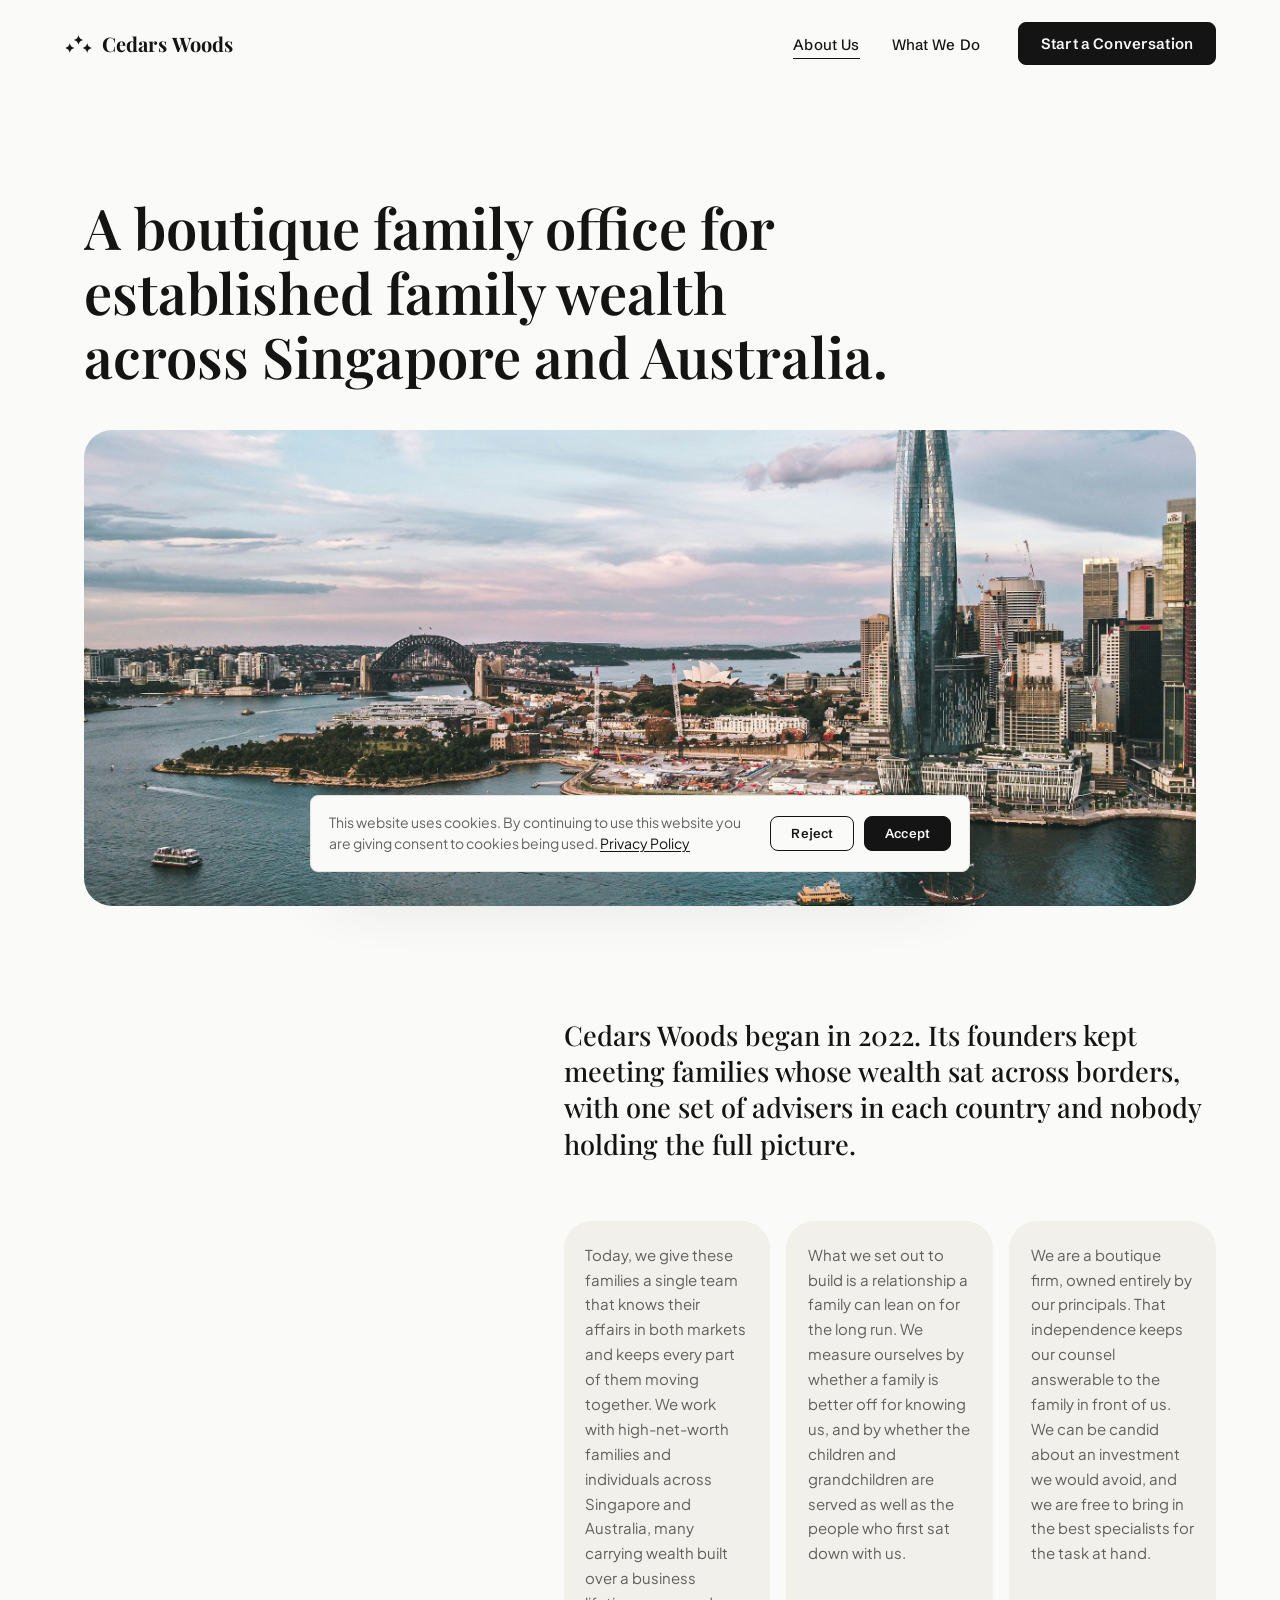
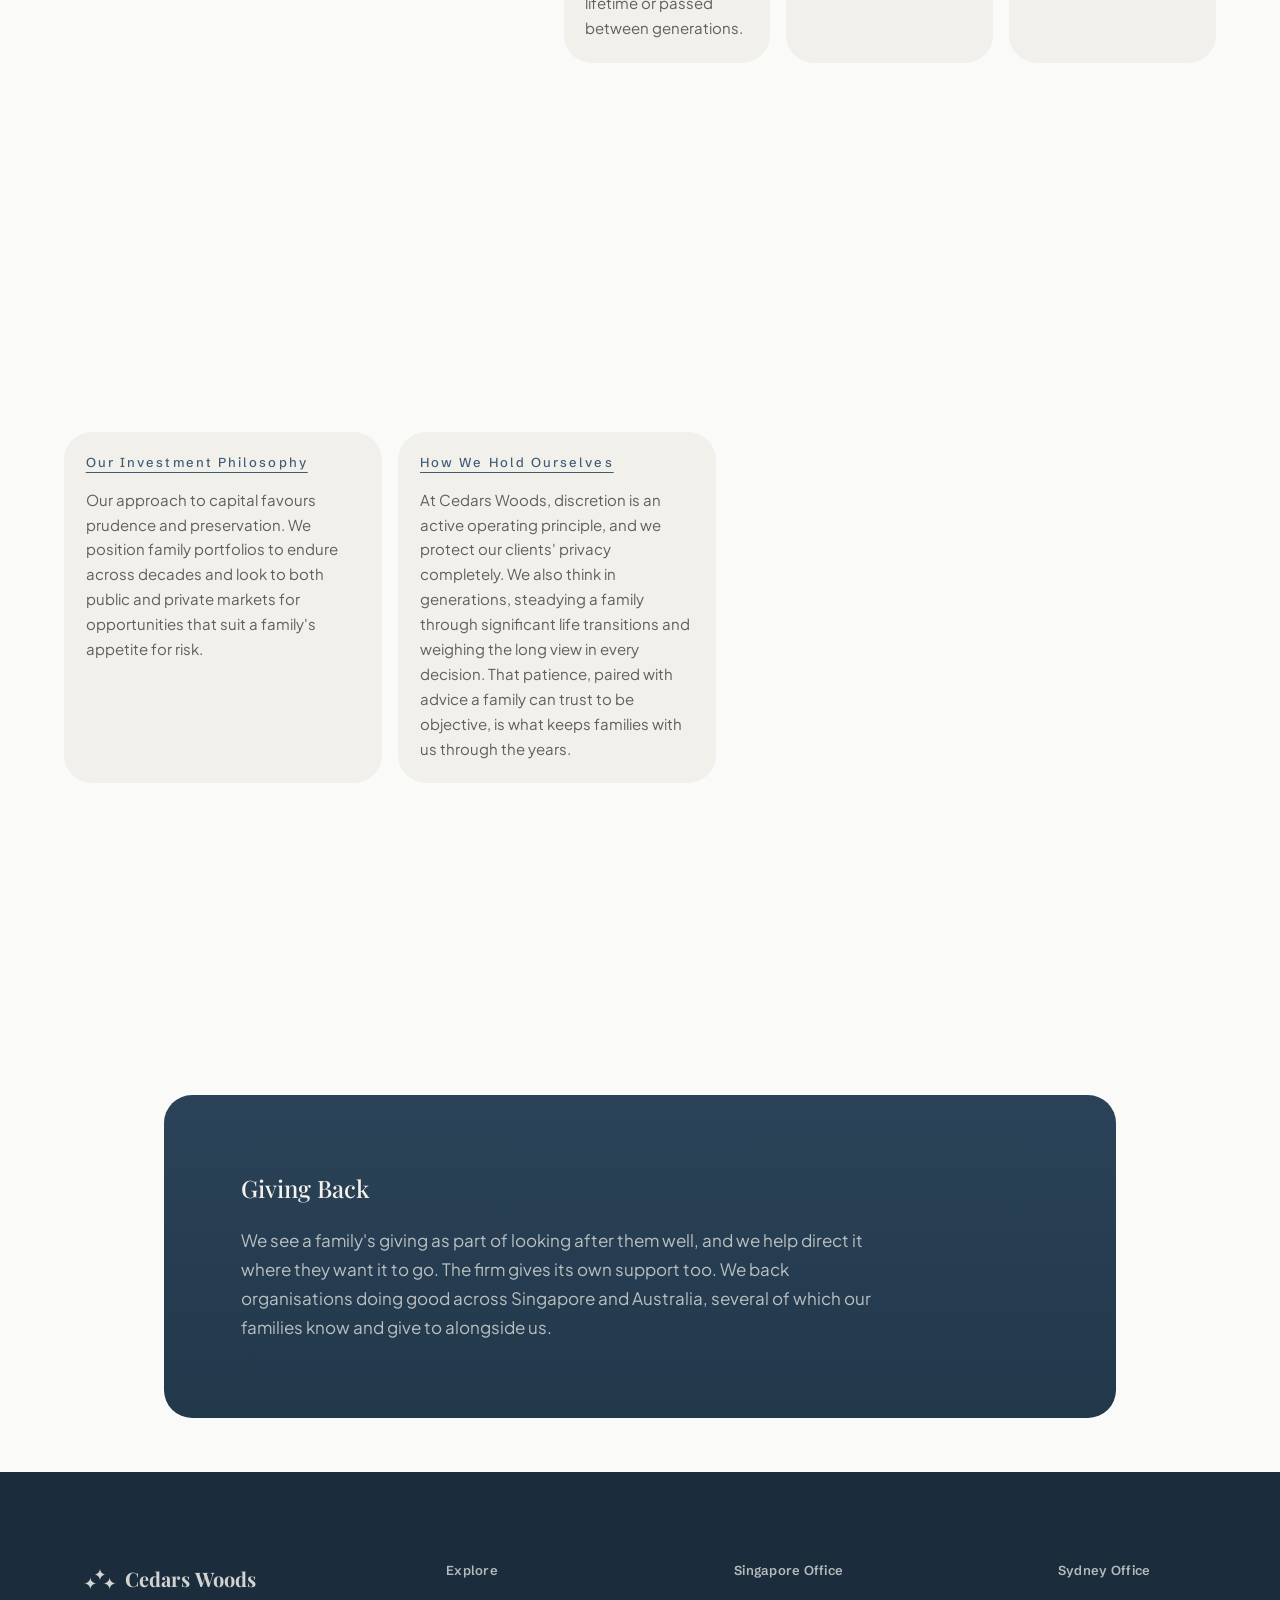
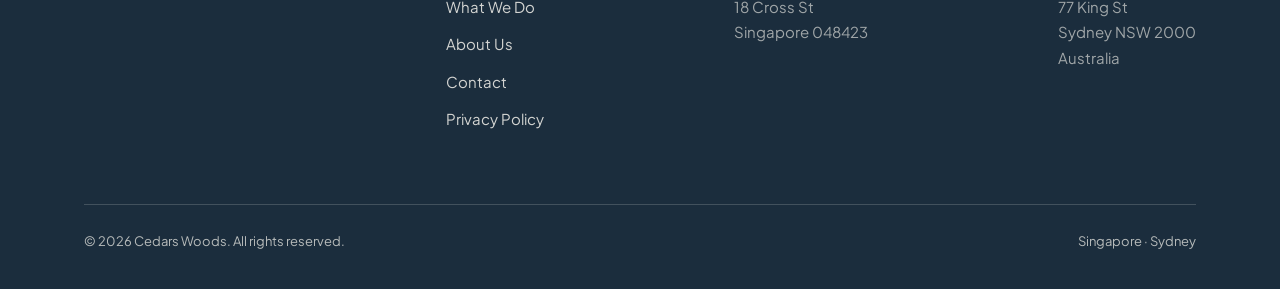
==== commit 04973ecc: "4" ====
--- a/about.html
+++ b/about.html
@@ -47,45 +47,35 @@
     </div>
   </div>
 
-  <section class="line-stage" data-line-stage data-line-count="3">
-    <div class="line-stage__pin">
-      <div class="moment__img moment__img--left">
-        <div class="moment__img-inner" data-factor="0.05"><div class="media"><img src="images/sing1.jpg" alt="Marina Bay Sands and the Helix Bridge at night"></div></div>
-      </div>
-      <div class="line-stage__pin-inner">
-        <div class="line-stage__col">
-          <p class="serif line-stage__title" data-line-reveal>Cedars Woods began in 2022. Its founders kept meeting families whose wealth sat across borders, with one set of advisers in each country and nobody holding the full picture.</p>
-          <div class="thread thread--stage" data-thread><span class="thread__fill"></span></div>
-          <div class="line-stage__paras">
-            <p class="line-para" data-line-para>Today, we give these families a single team that knows their affairs in both markets and keeps every part of them moving together. We work with high-net-worth families and individuals across Singapore and Australia, many of them carrying wealth built over a business lifetime or passed between generations.</p>
-            <p class="line-para" data-line-para>What we set out to build is a relationship a family can lean on for the long run. We measure ourselves by whether a family is better off for knowing us, and by whether the children and grandchildren are served as well as the people who first sat down with us.</p>
-            <p class="line-para" data-line-para>We are a boutique firm, owned entirely by our principals. That independence keeps our counsel answerable to the family in front of us. We can be candid about an investment we would avoid, and we are free to bring in the best specialists for the task at hand.</p>
-          </div>
+  <section class="origin">
+    <div class="reveal origin__top">
+      <div class="origin__media"><div class="media"><img src="images/sing1.jpg" alt="Marina Bay Sands and the Helix Bridge at night"></div></div>
+      <div class="origin__right">
+        <h2 class="origin__title" data-line-reveal>Cedars Woods began in 2022. Its founders kept meeting families whose wealth sat across borders, with one set of advisers in each country and nobody holding the full picture.</h2>
+        <div class="origin__cards">
+          <div class="origin__card"><p>Today, we give these families a single team that knows their affairs in both markets and keeps every part of them moving together. We work with high-net-worth families and individuals across Singapore and Australia, many carrying wealth built over a business lifetime or passed between generations.</p></div>
+          <div class="origin__card"><p>What we set out to build is a relationship a family can lean on for the long run. We measure ourselves by whether a family is better off for knowing us, and by whether the children and grandchildren are served as well as the people who first sat down with us.</p></div>
+          <div class="origin__card"><p>We are a boutique firm, owned entirely by our principals. That independence keeps our counsel answerable to the family in front of us. We can be candid about an investment we would avoid, and we are free to bring in the best specialists for the task at hand.</p></div>
         </div>
       </div>
     </div>
   </section>
 
-  <section class="line-stage line-stage--right" data-line-stage data-line-count="2">
-    <div class="line-stage__pin">
-      <div class="moment__img moment__img--right">
-        <div class="moment__img-inner" data-factor="0.04"><div class="media"><img src="images/texture-1.jpg" alt="Skylit white architectural interior"></div></div>
-      </div>
-      <div class="line-stage__pin-inner line-stage__pin-inner--left">
-        <div class="line-stage__col">
-          <div class="thread thread--stage thread--above" data-thread><span class="thread__fill"></span></div>
-          <div class="line-stage__paras line-stage__panels">
-            <div class="line-para line-panel" data-line-para>
-              <span class="eyebrow line-title">Our Investment Philosophy</span>
-              <p>Our approach to capital favours prudence and preservation. We position family portfolios to endure across decades and look to both public and private markets for opportunities that suit a family's appetite for risk.</p>
-            </div>
-            <div class="line-para line-panel" data-line-para>
-              <span class="eyebrow line-title">How We Hold Ourselves</span>
-              <p>At Cedars Woods, discretion is an active operating principle, and we protect our clients' privacy completely. We also think in generations, steadying a family through significant life transitions and weighing the long view in every decision. That patience, paired with advice a family can trust to be objective, is what keeps families with us through the years.</p>
-            </div>
+  <section class="origin origin--right">
+    <div class="reveal origin__top">
+      <div class="origin__right">
+        <div class="origin__cards origin__cards--two">
+          <div class="origin__card">
+            <span class="eyebrow line-title">Our Investment Philosophy</span>
+            <p>Our approach to capital favours prudence and preservation. We position family portfolios to endure across decades and look to both public and private markets for opportunities that suit a family's appetite for risk.</p>
+          </div>
+          <div class="origin__card">
+            <span class="eyebrow line-title">How We Hold Ourselves</span>
+            <p>At Cedars Woods, discretion is an active operating principle, and we protect our clients' privacy completely. We also think in generations, steadying a family through significant life transitions and weighing the long view in every decision. That patience, paired with advice a family can trust to be objective, is what keeps families with us through the years.</p>
           </div>
         </div>
       </div>
+      <div class="origin__media"><div class="media"><img src="images/texture-1.jpg" alt="Skylit white architectural interior"></div></div>
     </div>
   </section>
 
@@ -93,7 +83,6 @@
     <div class="reveal">
       <div class="feature giving" style="padding:clamp(40px,6vw,80px);">
         <div>
-          <div class="marker marker--on-navy" style="margin-bottom:18px;"><svg width="20" height="20" viewBox="0 0 24 24" fill="currentColor" aria-hidden="true"><path d="M12 1.5C12.7 8 16 11.3 22.5 12 16 12.7 12.7 16 12 22.5 11.3 16 8 12.7 1.5 12 8 11.3 11.3 8 12 1.5Z"></path></svg></div>
           <span style="display:block;font-family:var(--font-serif);font-weight:500;font-size:var(--display-sm);letter-spacing:normal;color:var(--on-navy);">Giving Back</span>
           <p class="body">We see a family's giving as part of looking after them well, and we help direct it where they want it to go. The firm gives its own support too. We back organisations doing good across Singapore and Australia, several of which our families know and give to alongside us.</p>
         </div>
--- a/style.css
+++ b/style.css
@@ -124,7 +124,7 @@
 /* ---------- nav ---------- */
 .nav { background: var(--surface); position: relative; z-index: 30; }
 .nav__inner {
-  max-width: var(--max-page); margin: 0 auto; padding: 22px var(--gutter);
+  max-width: none; margin: 0 auto; padding: 22px var(--gutter);
   display: flex; align-items: center; justify-content: space-between; gap: 24px;
 }
 .logo { display: inline-flex; align-items: center; gap: 9px; text-decoration: none; color: var(--ink); }
@@ -182,7 +182,7 @@
 .services__aside h2 { font-family: var(--font-serif); font-weight: 500; font-size: var(--display-lg); line-height: 1.12; letter-spacing: normal; color: var(--ink); }
 .services__actions { margin-top: 32px; }
 
-.service { display: grid; grid-template-columns: auto 1fr; gap: 20px; align-items: start; padding: 28px 0; border-top: 1px solid var(--border-subtle); }
+.service { display: block; padding: 28px 0; border-top: 1px solid var(--border-subtle); }
 .service:first-child { border-top: none; padding-top: 0; }
 .service__num {
   display: inline-flex; align-items: center; justify-content: center;
@@ -195,7 +195,7 @@
 
 /* ---------- flanked intro ---------- */
 .flank { position: relative; overflow: hidden; }
-.flank__inner { max-width: min(700px, 100%); margin: 0 auto; padding: calc(var(--section-y) + 180px) var(--gutter); position: relative; z-index: 1; text-align: center; }
+.flank__inner { max-width: min(700px, 100%); margin: 0 auto; padding: var(--section-y) var(--gutter); position: relative; z-index: 1; text-align: center; }
 .flank__inner h2 { margin-top: 22px; font-family: var(--font-serif); font-weight: 500; font-size: var(--display-lg); line-height: 1.12; letter-spacing: normal; color: var(--ink); }
 .flank__inner .eyebrow { display: block; margin-top: 20px; }
 .flank__inner p { margin: 22px auto 0; max-width: 54ch; font-size: 1.0625rem; line-height: 1.7; color: var(--ink); }
@@ -205,6 +205,11 @@
 .flank__img--right { right: clamp(-120px, -5vw, -64px); bottom: clamp(80px, 13%, 200px); width: clamp(260px, 28vw, 500px); }
 
 /* ---------- why stay (navy panel) ---------- */
+.whystay-band { padding: var(--section-y) var(--gutter); }
+.whystay-band__grid { display: grid; grid-template-columns: 0.8fr 2.3fr 0.8fr; gap: 24px; align-items: stretch; }
+.whystay-band__img { border-radius: var(--radius-card); overflow: hidden; min-height: 100%; }
+.whystay-band__img .media { width: 100%; height: 100%; }
+.whystay-band__img img { width: 100%; height: 100%; object-fit: cover; display: block; }
 .whystay { padding: clamp(40px, 6vw, 88px); }
 .whystay > div { max-width: none; }
 .whystay p.serif { font-family: var(--font-serif); font-weight: 400; font-size: var(--display-md); line-height: 1.35; letter-spacing: normal; color: var(--on-navy); }
@@ -322,6 +327,55 @@
 /* blue underlined section titles */
 .line-title { color: var(--thread); text-decoration: underline; text-underline-offset: 5px; text-decoration-thickness: 1px; }
 
+/* about: simple image-left / content-right cards */
+.about-card { display: grid; grid-template-columns: 1fr 1fr; border-radius: var(--radius-card); overflow: hidden; }
+.about-card__media { position: relative; min-height: clamp(360px, 42vw, 560px); }
+.about-card__media .media { position: absolute; inset: 0; border-radius: 0; }
+.about-card__media img { width: 100%; height: 100%; object-fit: cover; display: block; }
+.about-card__body { padding: clamp(36px, 4vw, 72px); display: flex; flex-direction: column; justify-content: center; }
+.about-card--a { background: var(--surface-2); }
+.about-card--b { background: #E7EBEC; }
+.about-card__body h2 { font-family: var(--font-serif); font-weight: 500; font-size: var(--display-md); line-height: 1.22; letter-spacing: normal; color: var(--ink); }
+.about-card__body > p { margin-top: 18px; font-size: 1.0625rem; line-height: 1.7; color: var(--text-body); }
+.about-card__sub + .about-card__sub { margin-top: 36px; }
+.about-card__sub .line-title { display: block; }
+.about-card__sub p { margin-top: 14px; font-size: 1.0625rem; line-height: 1.7; color: var(--text-body); }
+@media (max-width: 860px) {
+  .about-card { grid-template-columns: 1fr; }
+  .about-card__media { min-height: 0; aspect-ratio: 16 / 10; }
+}
+
+/* about: origin section (spilling image + title over paragraph cards) */
+.origin { overflow: hidden; max-width: none; margin: 0; padding: var(--section-y) 0; }
+.origin__top { display: grid; grid-template-columns: minmax(0, 42fr) minmax(0, 58fr); gap: clamp(28px, 3.5vw, 56px); align-items: stretch; }
+.origin__media { position: relative; min-height: clamp(520px, 60vw, 760px); border-radius: 0 var(--radius-card) var(--radius-card) 0; overflow: hidden; transform-origin: left bottom; transition: transform 200ms var(--ease-out), opacity 200ms var(--ease-out); }
+.origin__media .media { position: absolute; inset: 0; border-radius: 0; }
+.origin__media img { width: 100%; height: 100%; object-fit: cover; display: block; }
+.origin__right { display: flex; flex-direction: column; justify-content: center; gap: clamp(34px, 4.5vw, 60px); padding-right: var(--gutter); }
+.origin__title { font-family: var(--font-serif); font-weight: 500; font-size: clamp(1.3rem, 0.95rem + 1.15vw, 1.7rem); line-height: 1.26; letter-spacing: normal; color: var(--ink); max-width: 640px; }
+.origin__cards { flex: 0 0 auto; display: grid; grid-template-columns: repeat(3, 1fr); gap: 16px; }
+.origin__card { background: var(--surface-2); border-radius: var(--radius-card); padding: clamp(20px, 1.7vw, 28px); display: flex; flex-direction: column; justify-content: flex-start; }
+.origin__card p { margin: 0; font-size: 0.9375rem; line-height: 1.66; color: var(--text-body); }
+.origin__card .line-title { display: block; margin-bottom: 18px; }
+
+/* mirrored: image spills right, cards on the left */
+.origin--right .origin__top { grid-template-columns: minmax(0, 58fr) minmax(0, 42fr); }
+.origin--right .origin__media { border-radius: var(--radius-card) 0 0 var(--radius-card); transform-origin: right bottom; }
+.origin--right .origin__right { padding-right: 0; padding-left: var(--gutter); }
+.origin__cards--two { grid-template-columns: repeat(2, 1fr); }
+@media (max-width: 860px) {
+  .origin--right .origin__top { grid-template-columns: 1fr; }
+  .origin--right .origin__media { border-radius: var(--radius-card); order: -1; }
+  .origin--right .origin__right { padding-left: var(--gutter); }
+  .origin__cards--two { grid-template-columns: 1fr; }
+}
+@media (max-width: 860px) {
+  .origin { overflow: visible; }
+  .origin__top { grid-template-columns: 1fr; }
+  .origin__media { margin-left: 0; border-radius: var(--radius-card); min-height: 0; aspect-ratio: 16 / 10; }
+  .origin__cards { grid-template-columns: 1fr; gap: 14px; }
+}
+
 /* pinned line stage (intro): large left image + title -> blue line -> one paragraph at a time */
 .line-stage { position: relative; height: 280vh; }
 .line-stage__pin {
@@ -487,6 +541,8 @@
   .flank__img { display: none; }
 }
 @media (max-width: 960px) {
+  .whystay-band__grid { grid-template-columns: 1fr; }
+  .whystay-band__img { display: none; }
   .nav__desktop { display: none; }
   .nav__toggle { display: inline-flex; }
   .services { grid-template-columns: 1fr; }
